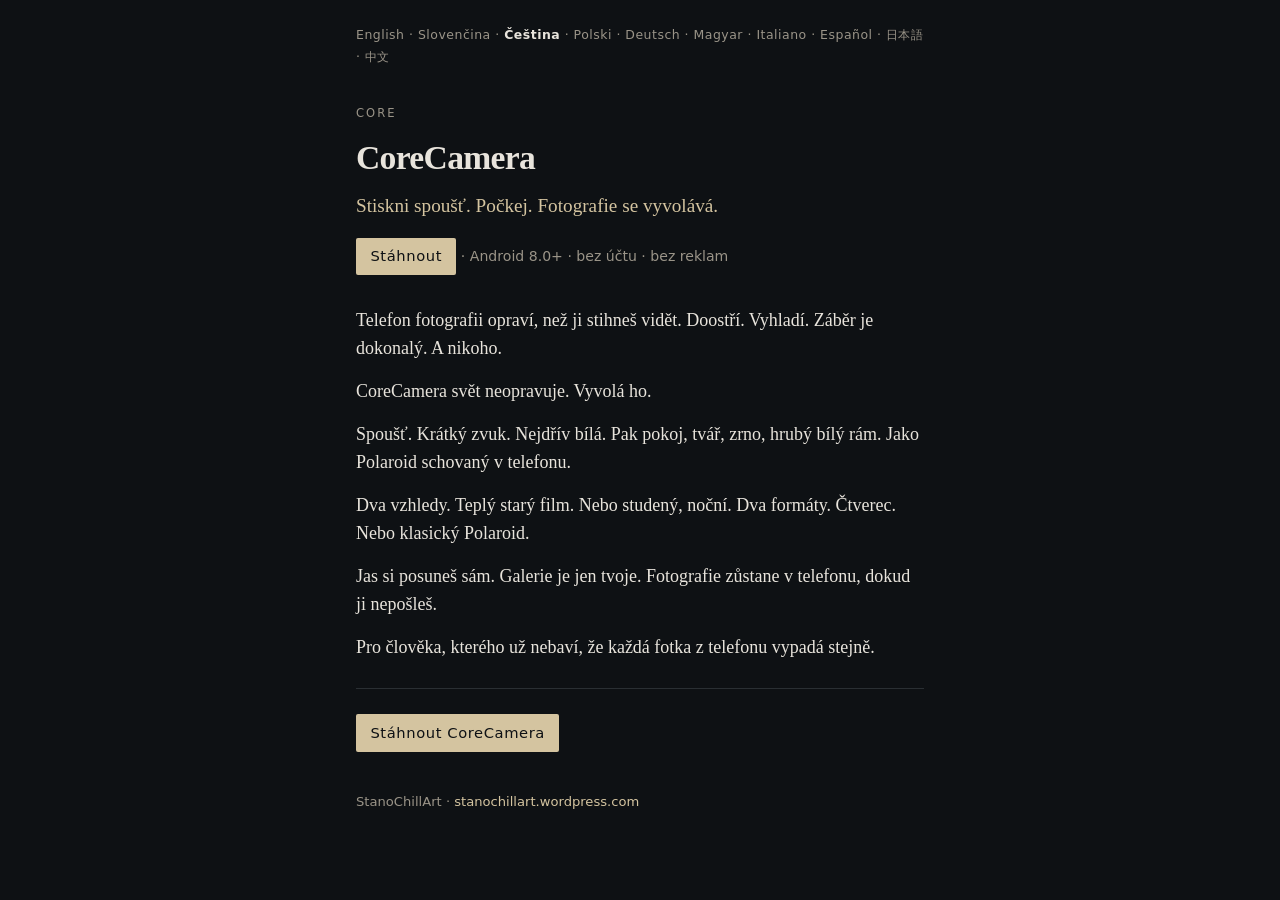
==== docs/cs/index.html @ 9aa9379a "GitHub Pages flyers for in-app languages" ====
<!DOCTYPE html>
<html lang="cs">
<head>
<meta charset="utf-8">
<meta name="viewport" content="width=device-width, initial-scale=1">
<title>CoreCamera — Stiskni spoušť. Počkej. Fotografie se vyvolává.</title>
<link rel="stylesheet" href="../assets/style.css">

</head>
<body>
<div class="wrap">
<nav class="langs"><a href="../">English</a> · <a href="../sk/">Slovenčina</a> · <strong>Čeština</strong> · <a href="../pl/">Polski</a> · <a href="../de/">Deutsch</a> · <a href="../hu/">Magyar</a> · <a href="../it/">Italiano</a> · <a href="../es/">Español</a> · <a href="../ja/">日本語</a> · <a href="../zh/">中文</a></nav>
<p class="kicker">Core</p>
<h1>CoreCamera</h1>
<p class="tag">Stiskni spoušť. Počkej. Fotografie se vyvolává.</p>
<p class="meta"><a class="dl" href="https://github.com/stanochillart/CoreCamera/releases/download/v1.1/CoreCamera-1.1.apk">Stáhnout</a> · Android 8.0+ · bez účtu · bez reklam</p>
<p>Telefon fotografii opraví, než ji stihneš vidět. Doostří. Vyhladí. Záběr je dokonalý. A nikoho.</p>
<p>CoreCamera svět neopravuje. Vyvolá ho.</p>
<p>Spoušť. Krátký zvuk. Nejdřív bílá. Pak pokoj, tvář, zrno, hrubý bílý rám. Jako Polaroid schovaný v telefonu.</p>
<p>Dva vzhledy. Teplý starý film. Nebo studený, noční. Dva formáty. Čtverec. Nebo klasický Polaroid.</p>
<p>Jas si posuneš sám. Galerie je jen tvoje. Fotografie zůstane v telefonu, dokud ji nepošleš.</p>
<p>Pro člověka, kterého už nebaví, že každá fotka z telefonu vypadá stejně.</p>
<hr>
<p><a class="dl" href="https://github.com/stanochillart/CoreCamera/releases/download/v1.1/CoreCamera-1.1.apk">Stáhnout CoreCamera</a></p>
<footer>StanoChillArt · <a href="https://stanochillart.wordpress.com/">stanochillart.wordpress.com</a></footer>

</div>
</body>
</html>
---- docs/assets/style.css ----
:root {
  --bg: #0e1114;
  --fg: #e8e4dc;
  --muted: #9a9488;
  --line: #2a2f33;
  --accent: #d4c4a0;
}
* { box-sizing: border-box; }
html, body { margin: 0; padding: 0; }
body {
  background: var(--bg);
  color: var(--fg);
  font: 18px/1.55 "Iowan Old Style", "Palatino Linotype", Palatino, Georgia, serif;
  min-height: 100vh;
}
a { color: var(--accent); text-decoration: none; }
a:hover { text-decoration: underline; }
.wrap {
  max-width: 38rem;
  margin: 0 auto;
  padding: 1.5rem 1.25rem 4rem;
}
.langs {
  font-family: system-ui, sans-serif;
  font-size: 0.78rem;
  letter-spacing: 0.04em;
  color: var(--muted);
  margin-bottom: 2.25rem;
  line-height: 1.8;
}
.langs a { color: var(--muted); }
.langs strong { color: var(--fg); font-weight: 600; }
.kicker {
  font-family: system-ui, sans-serif;
  font-size: 0.72rem;
  letter-spacing: 0.18em;
  text-transform: uppercase;
  color: var(--muted);
  margin: 0 0 0.6rem;
}
h1 {
  font-size: 2.1rem;
  font-weight: 600;
  letter-spacing: -0.02em;
  margin: 0 0 0.4rem;
}
.tag {
  font-size: 1.2rem;
  color: var(--accent);
  margin: 0 0 1.1rem;
}
.meta {
  font-family: system-ui, sans-serif;
  font-size: 0.88rem;
  color: var(--muted);
  margin: 0 0 2rem;
}
.dl {
  display: inline-block;
  font-family: system-ui, sans-serif;
  font-size: 0.92rem;
  letter-spacing: 0.04em;
  color: var(--bg);
  background: var(--accent);
  padding: 0.45rem 0.9rem;
  border-radius: 2px;
  text-decoration: none;
}
.dl:hover { text-decoration: none; filter: brightness(1.08); }
hr {
  border: 0;
  border-top: 1px solid var(--line);
  margin: 1.6rem 0;
}
p { margin: 0 0 0.95rem; }
footer {
  margin-top: 2.5rem;
  font-family: system-ui, sans-serif;
  font-size: 0.82rem;
  color: var(--muted);
}
.list { list-style: none; padding: 0; margin: 0 0 2rem; }
.list li {
  padding: 0.85rem 0;
  border-top: 1px solid var(--line);
}
.list .name { font-size: 1.15rem; }
.list .line { color: var(--muted); font-size: 0.95rem; margin-top: 0.2rem; }
.list .acts {
  font-family: system-ui, sans-serif;
  font-size: 0.82rem;
  margin-top: 0.35rem;
  color: var(--muted);
}
h2 {
  font-size: 0.78rem;
  font-family: system-ui, sans-serif;
  letter-spacing: 0.16em;
  text-transform: uppercase;
  color: var(--muted);
  margin: 2rem 0 0.4rem;
  font-weight: 600;
}
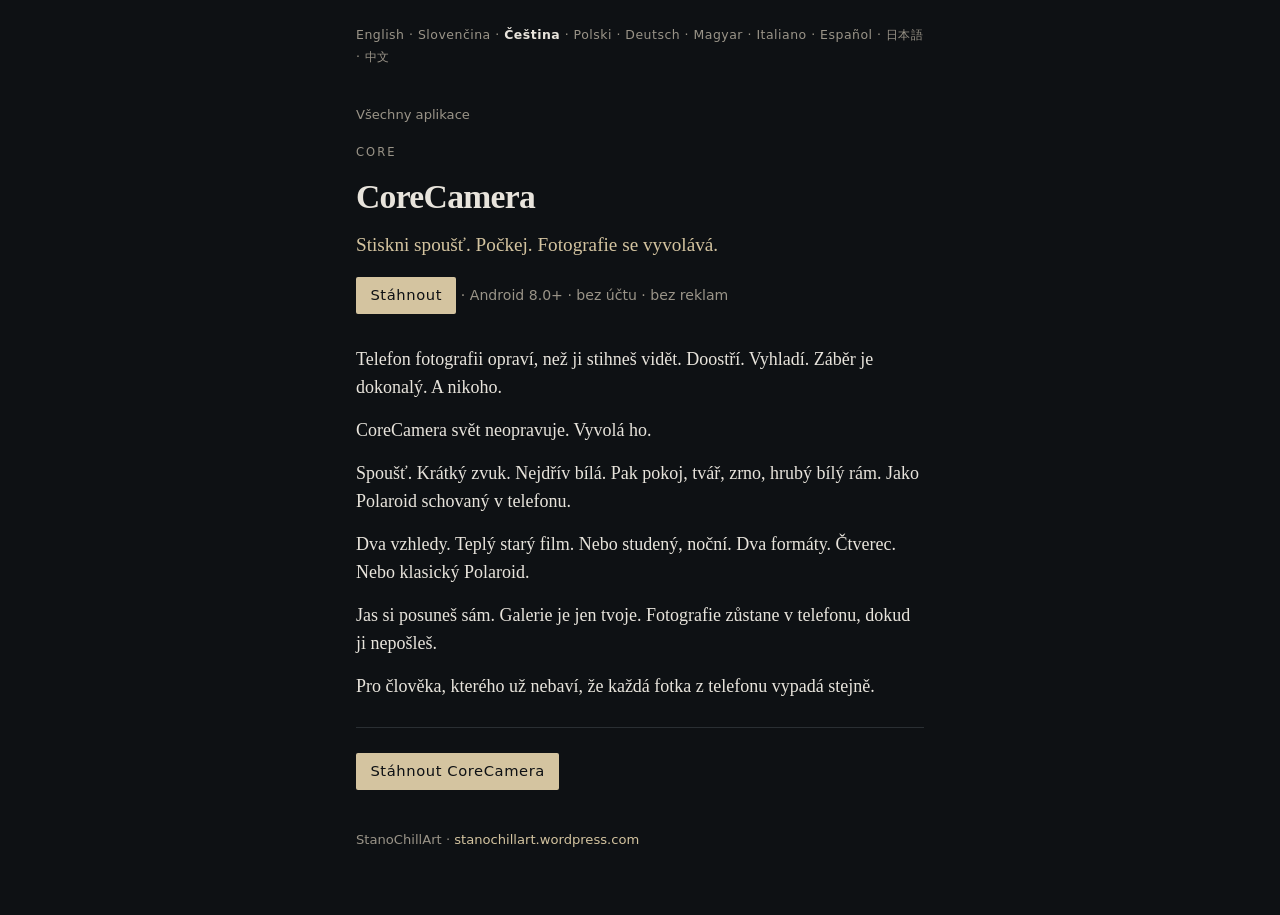
==== commit 5b681add: "Hub-style home link; refresh flyer pages" ====
--- a/docs/cs/index.html
+++ b/docs/cs/index.html
@@ -10,6 +10,7 @@
 <body>
 <div class="wrap">
 <nav class="langs"><a href="../">English</a> · <a href="../sk/">Slovenčina</a> · <strong>Čeština</strong> · <a href="../pl/">Polski</a> · <a href="../de/">Deutsch</a> · <a href="../hu/">Magyar</a> · <a href="../it/">Italiano</a> · <a href="../es/">Español</a> · <a href="../ja/">日本語</a> · <a href="../zh/">中文</a></nav>
+<p class="home"><a href="https://stanochillart.github.io/cs/">Všechny aplikace</a></p>
 <p class="kicker">Core</p>
 <h1>CoreCamera</h1>
 <p class="tag">Stiskni spoušť. Počkej. Fotografie se vyvolává.</p>
--- a/docs/assets/style.css
+++ b/docs/assets/style.css
@@ -20,6 +20,45 @@
   margin: 0 auto;
   padding: 1.5rem 1.25rem 4rem;
 }
+.wrap.wide { max-width: 68rem; }
+.hero { max-width: 36rem; margin-bottom: 2.6rem; }
+.hero h1 { font-size: 2.45rem; }
+.home {
+  font-family: system-ui, sans-serif;
+  font-size: 0.82rem;
+  margin: 0 0 1.15rem;
+}
+.home a { color: var(--muted); }
+.cards {
+  display: grid;
+  grid-template-columns: repeat(auto-fill, minmax(16.8rem, 1fr));
+  gap: 0.85rem;
+  list-style: none;
+  padding: 0;
+  margin: 0 0 2.4rem;
+}
+.card {
+  display: flex;
+  flex-direction: column;
+  min-height: 10rem;
+  margin: 0;
+  padding: 1.1rem 1.15rem 1.15rem;
+  border: 1px solid var(--line);
+  background: #14181c;
+}
+.card .name { font-size: 1.12rem; margin: 0 0 0.35rem; }
+.card .line {
+  color: var(--muted);
+  font-size: 0.98rem;
+  flex: 1;
+  margin: 0;
+}
+.card .acts {
+  font-family: system-ui, sans-serif;
+  font-size: 0.8rem;
+  margin-top: 0.95rem;
+}
+.card .acts a { margin-right: 0.9rem; }
 .langs {
   font-family: system-ui, sans-serif;
   font-size: 0.78rem;
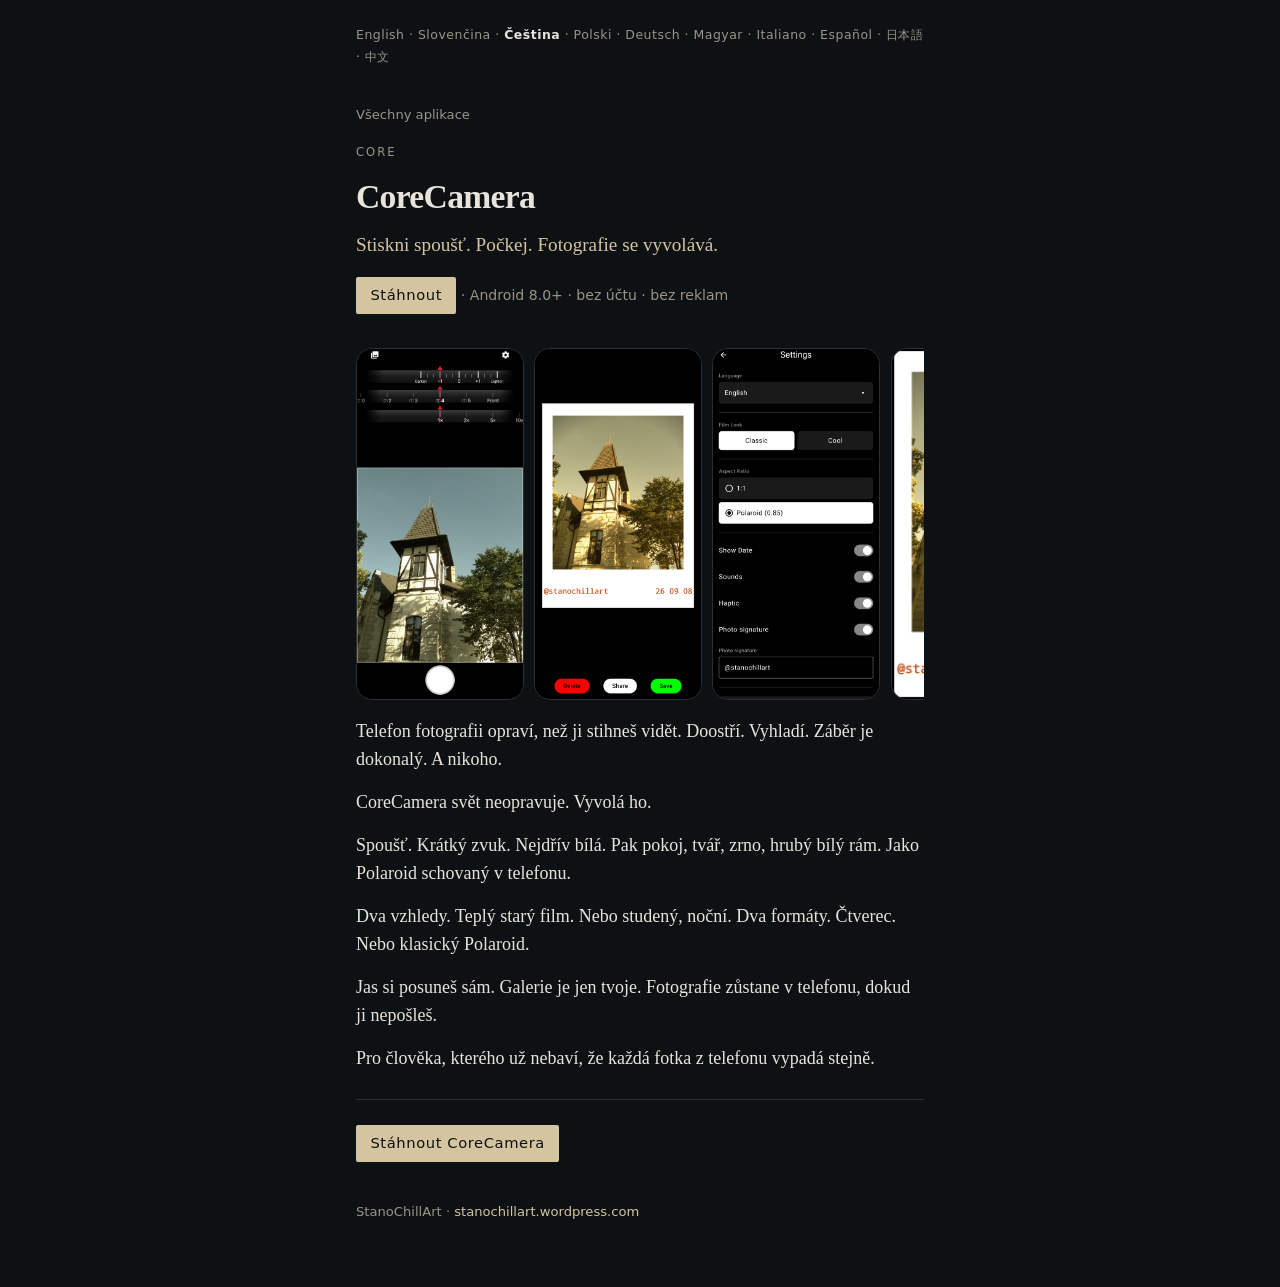
==== commit 3de8ad67: "Add CoreCamera screenshots to Pages" ====
--- a/docs/cs/index.html
+++ b/docs/cs/index.html
@@ -14,7 +14,14 @@
 <p class="kicker">Core</p>
 <h1>CoreCamera</h1>
 <p class="tag">Stiskni spoušť. Počkej. Fotografie se vyvolává.</p>
-<p class="meta"><a class="dl" href="https://github.com/stanochillart/CoreCamera/releases/download/v1.1/CoreCamera-1.1.apk">Stáhnout</a> · Android 8.0+ · bez účtu · bez reklam</p>
+<p class="meta"><a class="dl" href="https://github.com/stanochillart/CoreCamera/releases/download/v1.5/CoreCamera-1.5.apk">Stáhnout</a> · Android 8.0+ · bez účtu · bez reklam</p>
+<div class="shots">
+<img src="../screenshots/01.png" alt="CoreCamera">
+<img src="../screenshots/02.png" alt="CoreCamera">
+<img src="../screenshots/03.png" alt="CoreCamera">
+<img src="../screenshots/04.jpg" alt="CoreCamera">
+</div>
+
 <p>Telefon fotografii opraví, než ji stihneš vidět. Doostří. Vyhladí. Záběr je dokonalý. A nikoho.</p>
 <p>CoreCamera svět neopravuje. Vyvolá ho.</p>
 <p>Spoušť. Krátký zvuk. Nejdřív bílá. Pak pokoj, tvář, zrno, hrubý bílý rám. Jako Polaroid schovaný v telefonu.</p>
@@ -22,7 +29,7 @@
 <p>Jas si posuneš sám. Galerie je jen tvoje. Fotografie zůstane v telefonu, dokud ji nepošleš.</p>
 <p>Pro člověka, kterého už nebaví, že každá fotka z telefonu vypadá stejně.</p>
 <hr>
-<p><a class="dl" href="https://github.com/stanochillart/CoreCamera/releases/download/v1.1/CoreCamera-1.1.apk">Stáhnout CoreCamera</a></p>
+<p><a class="dl" href="https://github.com/stanochillart/CoreCamera/releases/download/v1.5/CoreCamera-1.5.apk">Stáhnout CoreCamera</a></p>
 <footer>StanoChillArt · <a href="https://stanochillart.wordpress.com/">stanochillart.wordpress.com</a></footer>
 
 </div>
--- a/docs/assets/style.css
+++ b/docs/assets/style.css
@@ -140,3 +140,20 @@
   margin: 2rem 0 0.4rem;
   font-weight: 600;
 }
+
+.shots {
+  display: flex;
+  gap: 0.65rem;
+  overflow-x: auto;
+  margin: 1.4rem 0 0.4rem;
+  padding: 0.15rem 0 0.7rem;
+  -webkit-overflow-scrolling: touch;
+}
+.shots img {
+  height: 22rem;
+  width: auto;
+  border-radius: 1rem;
+  border: 1px solid var(--line);
+  background: #000;
+  flex: 0 0 auto;
+}
